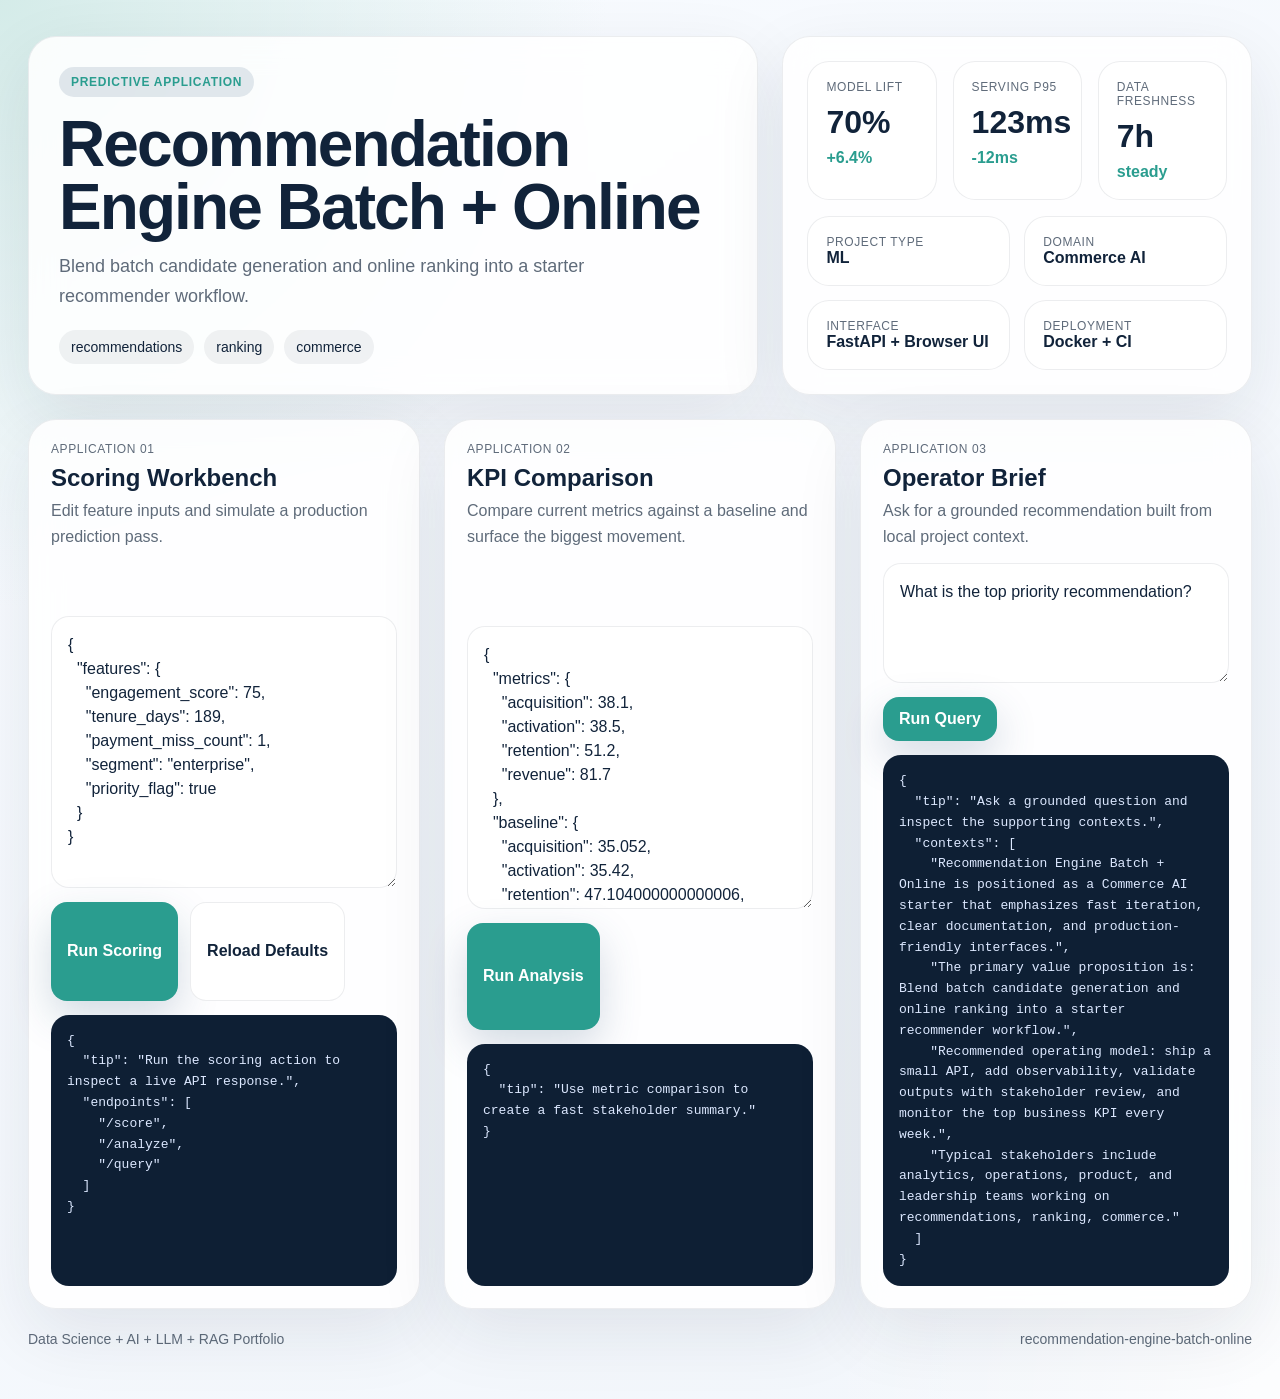
==== src/app/web/index.html @ 8ca0936e "Publish production-ready portfolio project" ====
<!doctype html>
        <html lang="en">
        <head>
          <meta charset="utf-8">
          <meta name="viewport" content="width=device-width, initial-scale=1">
          <title>Recommendation Engine Batch + Online</title>
          <link rel="stylesheet" href="./styles.css">
          <style>:root { --accent: #2a9d8f; }</style>
        </head>
        <body>
          <div class="page">
            <section class="hero">
              <div class="panel hero-copy">
                <span class="eyebrow">Predictive Application</span>
                <h1 id="project-title">Recommendation Engine Batch + Online</h1>
                <p id="project-summary" class="lead">Blend batch candidate generation and online ranking into a starter recommender workflow.</p>
                <ul id="project-tags" class="tag-list">
                  <li>recommendations</li><li>ranking</li><li>commerce</li>
                </ul>
              </div>
              <div class="panel hero-side">
                <div class="metric-grid">
                  <article class='card'><span>Model Lift</span><strong>70%</strong><em>+6.4%</em></article>
<article class='card'><span>Serving P95</span><strong>123ms</strong><em>-12ms</em></article>
<article class='card'><span>Data Freshness</span><strong>7h</strong><em>steady</em></article>
                </div>
                <div class="mini-grid">
                  <article class='mini-card'><span>Project Type</span><strong>ML</strong></article><article class='mini-card'><span>Domain</span><strong>Commerce AI</strong></article><article class='mini-card'><span>Interface</span><strong>FastAPI + Browser UI</strong></article><article class='mini-card'><span>Deployment</span><strong>Docker + CI</strong></article>
                </div>
              </div>
            </section>
            <section class="app-grid">
              <article class="panel module">
                <div class="module-header">
                  <span>Application 01</span>
                  <h2>Scoring Workbench</h2>
                  <p>Edit feature inputs and simulate a production prediction pass.</p>
                </div>
                <textarea id="score-input"></textarea>
                <div class="button-row">
                  <button id="run-score">Run Scoring</button>
                  <button id="load-defaults" class="secondary" type="button">Reload Defaults</button>
                </div>
                <pre id="score-output"></pre>
              </article>
              <article class="panel module">
                <div class="module-header">
                  <span>Application 02</span>
                  <h2>KPI Comparison</h2>
                  <p>Compare current metrics against a baseline and surface the biggest movement.</p>
                </div>
                <textarea id="analyze-input"></textarea>
                <div class="button-row">
                  <button id="run-analyze">Run Analysis</button>
                </div>
                <pre id="analyze-output"></pre>
              </article>
              <article class="panel module">
                <div class="module-header">
                  <span>Application 03</span>
                  <h2>Operator Brief</h2>
                  <p>Ask for a grounded recommendation built from local project context.</p>
                </div>
                <textarea id="query-input" class="query-input"></textarea>
                <div class="button-row">
                  <button id="run-query">Run Query</button>
                </div>
                <pre id="query-output"></pre>
              </article>
            </section>
            <footer class="footer">
              <span>Data Science + AI + LLM + RAG Portfolio</span>
              <span>recommendation-engine-batch-online</span>
            </footer>
          </div>
          <script id="bootstrap-data" type="application/json">{"project": {"slug": "recommendation-engine-batch-online", "title": "Recommendation Engine Batch + Online", "project_type": "ml", "domain": "Commerce AI", "summary": "Blend batch candidate generation and online ranking into a starter recommender workflow.", "tags": ["recommendations", "ranking", "commerce"]}, "sample_features": {"engagement_score": 75, "tenure_days": 189, "payment_miss_count": 1, "segment": "enterprise", "priority_flag": true}, "sample_metrics": {"acquisition": 38.1, "activation": 38.5, "retention": 51.2, "revenue": 81.7}, "sample_query": "What is the top priority recommendation?", "knowledge_base": ["Recommendation Engine Batch + Online is positioned as a Commerce AI starter that emphasizes fast iteration, clear documentation, and production-friendly interfaces.", "The primary value proposition is: Blend batch candidate generation and online ranking into a starter recommender workflow.", "Recommended operating model: ship a small API, add observability, validate outputs with stakeholder review, and monitor the top business KPI every week.", "Typical stakeholders include analytics, operations, product, and leadership teams working on recommendations, ranking, commerce."], "dashboard_metrics": [{"label": "Model Lift", "value": "70%", "delta": "+6.4%"}, {"label": "Serving P95", "value": "123ms", "delta": "-12ms"}, {"label": "Data Freshness", "value": "7h", "delta": "steady"}]}</script>
          <script src="./app.js"></script>
        </body>
        </html>
---- src/app/web/styles.css ----
:root {
  --accent: #3d5a80;
  --accent-soft: rgba(61, 90, 128, 0.14);
  --bg: #f2f6fb;
  --card: rgba(255, 255, 255, 0.86);
  --line: rgba(16, 32, 51, 0.08);
  --ink: #11233a;
  --muted: #5f6b7a;
  --success: #2a9d8f;
}
* { box-sizing: border-box; }
html, body { margin: 0; min-height: 100%; }
body {
  font-family: "Avenir Next", "Segoe UI", sans-serif;
  color: var(--ink);
  background:
    radial-gradient(circle at top left, color-mix(in srgb, var(--accent) 20%, white), transparent 32%),
    radial-gradient(circle at bottom right, rgba(255,255,255,0.82), transparent 24%),
    linear-gradient(145deg, #f8fbff, var(--bg));
}
.page {
  max-width: 1320px;
  margin: 0 auto;
  padding: 36px 28px 52px;
}
.hero {
  display: grid;
  grid-template-columns: 1.4fr 0.9fr;
  gap: 24px;
  margin-bottom: 24px;
}
.panel {
  background: var(--card);
  border: 1px solid var(--line);
  border-radius: 28px;
  box-shadow: 0 24px 70px rgba(17, 35, 58, 0.09);
  backdrop-filter: blur(16px);
}
.hero-copy {
  padding: 30px;
}
.eyebrow {
  display: inline-flex;
  align-items: center;
  gap: 8px;
  padding: 8px 12px;
  background: var(--accent-soft);
  color: var(--accent);
  border-radius: 999px;
  text-transform: uppercase;
  letter-spacing: 0.06em;
  font-size: 12px;
  font-weight: 700;
}
h1 {
  margin: 16px 0 14px;
  font-size: clamp(2.2rem, 5vw, 4rem);
  line-height: 0.98;
  letter-spacing: -0.03em;
}
.lead {
  font-size: 18px;
  line-height: 1.65;
  color: var(--muted);
  max-width: 60ch;
  margin: 0;
}
.tag-list {
  display: flex;
  flex-wrap: wrap;
  gap: 10px;
  list-style: none;
  margin: 18px 0 0;
  padding: 0;
}
.tag-list li {
  padding: 9px 12px;
  border-radius: 999px;
  background: rgba(17, 35, 58, 0.06);
  color: var(--ink);
  font-size: 14px;
}
.hero-side {
  padding: 24px;
  display: grid;
  gap: 16px;
  align-content: space-between;
}
.metric-grid {
  display: grid;
  grid-template-columns: repeat(3, minmax(0, 1fr));
  gap: 16px;
}
.metric-card,
.mini-card,
.card {
  background: white;
  border: 1px solid var(--line);
  border-radius: 22px;
  padding: 18px;
}
.metric-card span,
.card span,
.mini-card span,
.module-header span {
  display: block;
  color: var(--muted);
  text-transform: uppercase;
  letter-spacing: 0.05em;
  font-size: 12px;
}
.metric-card strong,
.card strong {
  display: block;
  font-size: 32px;
  margin-top: 10px;
}
.metric-card em,
.card em {
  display: inline-block;
  margin-top: 8px;
  font-style: normal;
  color: var(--accent);
  font-weight: 700;
}
.mini-grid {
  display: grid;
  grid-template-columns: repeat(2, minmax(0, 1fr));
  gap: 14px;
}
.app-grid {
  display: grid;
  grid-template-columns: repeat(3, minmax(0, 1fr));
  gap: 24px;
}
.module {
  padding: 22px;
  display: grid;
  gap: 14px;
}
.module-header h2 {
  margin: 8px 0 6px;
  font-size: 24px;
}
.module-header p {
  margin: 0;
  color: var(--muted);
  line-height: 1.6;
}
textarea, input, button {
  font: inherit;
}
textarea {
  width: 100%;
  min-height: 220px;
  resize: vertical;
  border: 1px solid var(--line);
  border-radius: 18px;
  padding: 16px;
  background: rgba(255,255,255,0.92);
  color: var(--ink);
  line-height: 1.5;
}
.query-input {
  min-height: 120px;
}
button {
  border: 0;
  border-radius: 16px;
  background: var(--accent);
  color: white;
  padding: 13px 16px;
  font-weight: 700;
  cursor: pointer;
  box-shadow: 0 16px 40px rgba(61, 90, 128, 0.22);
}
button.secondary {
  background: white;
  color: var(--ink);
  border: 1px solid var(--line);
  box-shadow: none;
}
.button-row {
  display: flex;
  gap: 12px;
  flex-wrap: wrap;
}
pre {
  margin: 0;
  white-space: pre-wrap;
  word-break: break-word;
  background: #0e1f34;
  color: #dce8ff;
  border-radius: 18px;
  padding: 16px;
  min-height: 180px;
  font-size: 13px;
  line-height: 1.6;
  overflow: auto;
}
.footer {
  display: flex;
  justify-content: space-between;
  margin-top: 22px;
  color: var(--muted);
  font-size: 14px;
}
@media (max-width: 1080px) {
  .hero, .app-grid { grid-template-columns: 1fr; }
  .metric-grid { grid-template-columns: 1fr; }
}
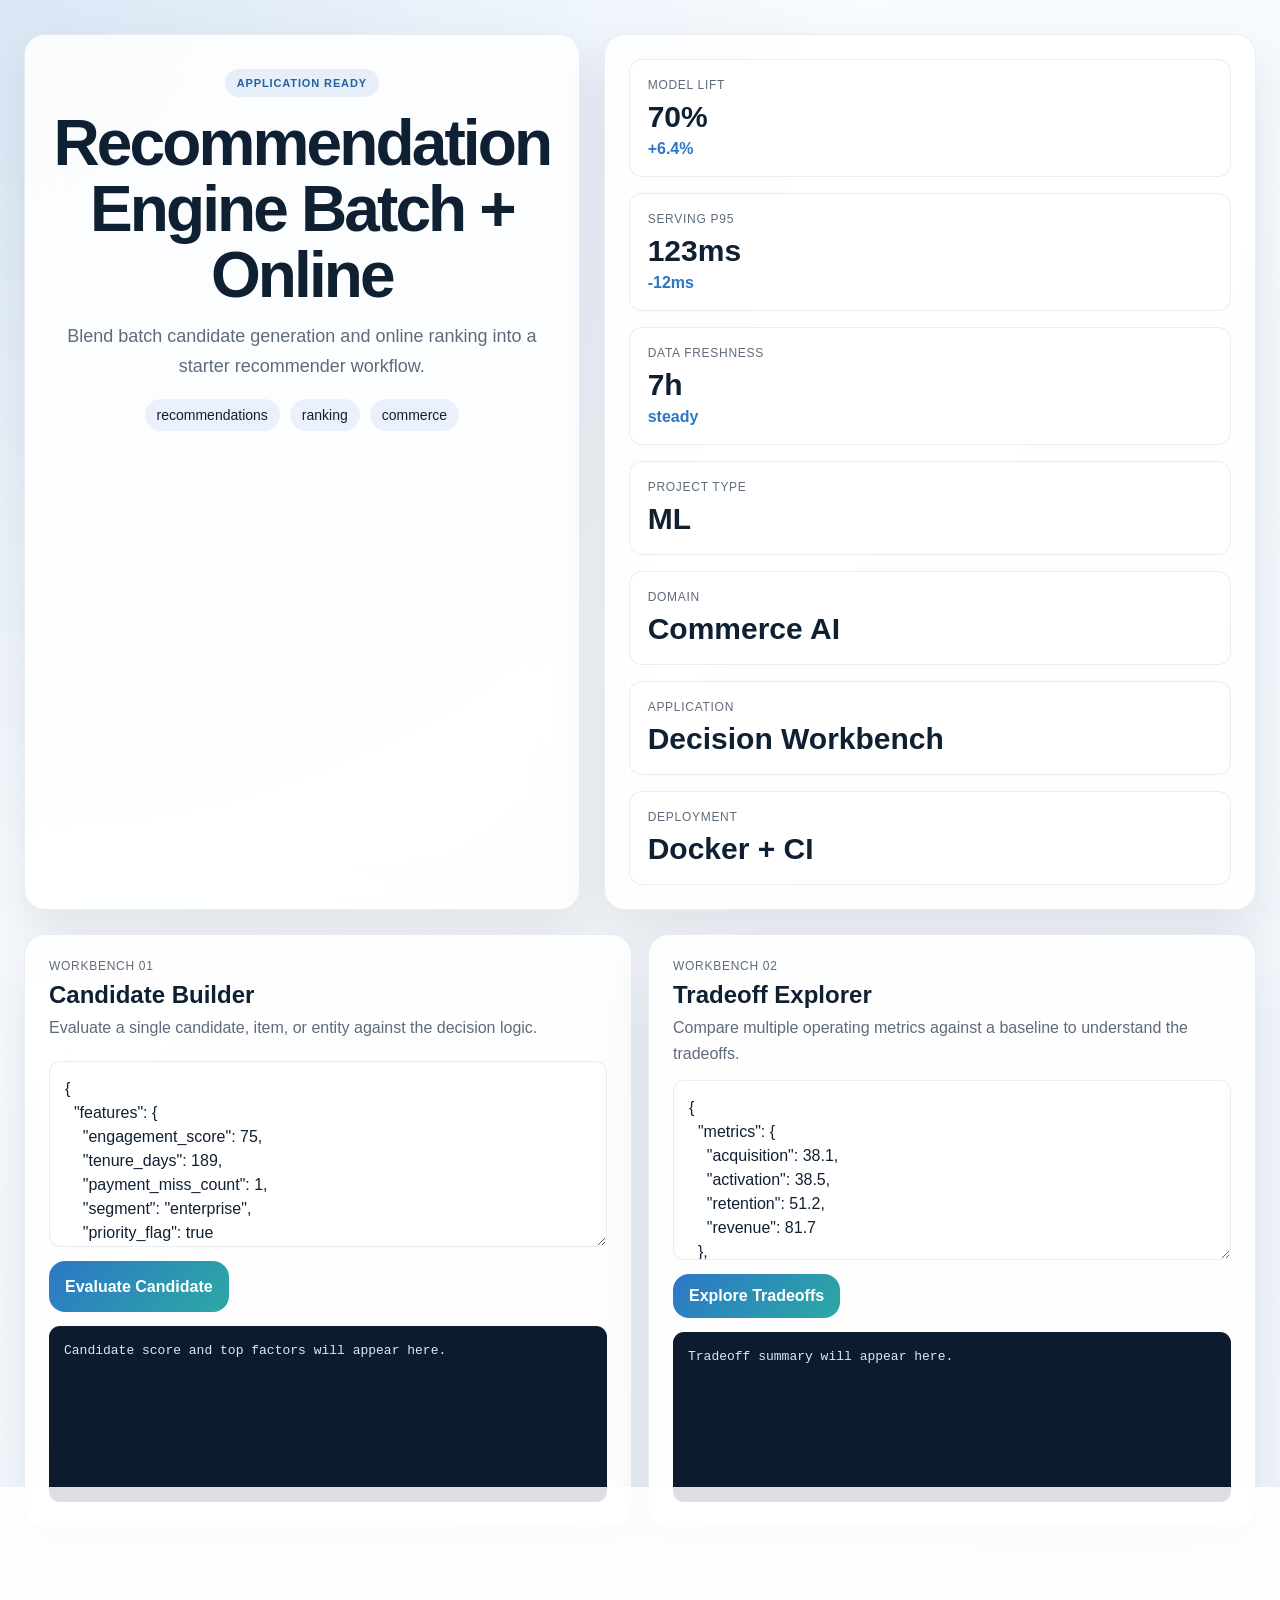
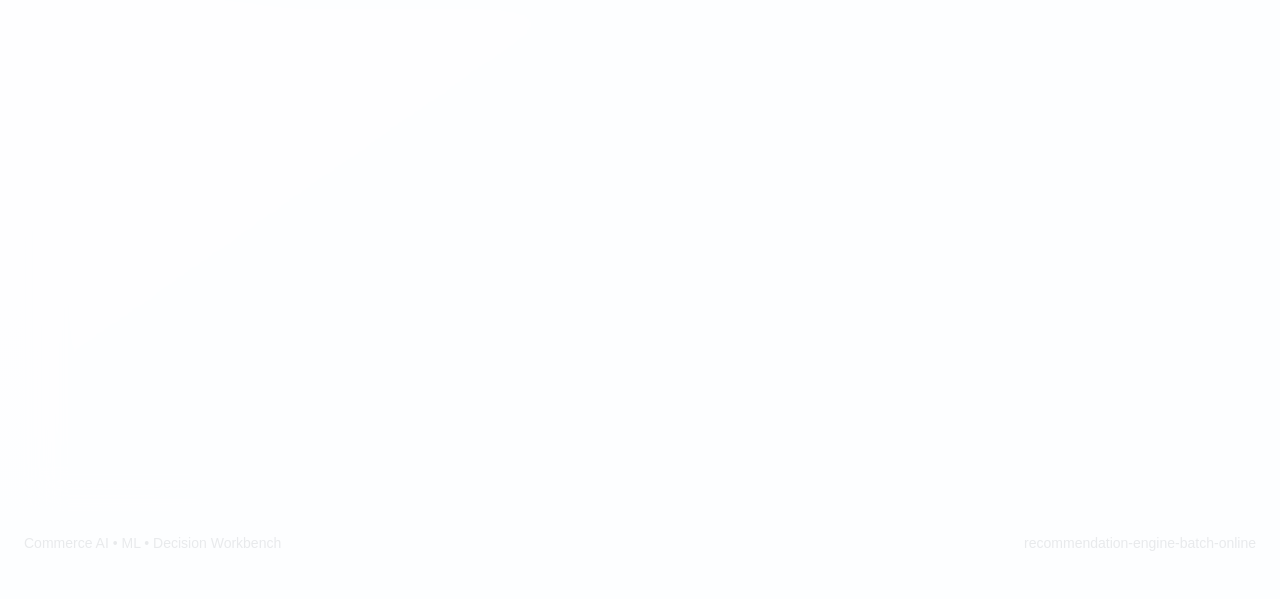
==== commit 32f4d1b0: "Publish production-ready portfolio project" ====
--- a/src/app/web/index.html
+++ b/src/app/web/index.html
@@ -6,13 +6,12 @@
           <meta name="viewport" content="width=device-width, initial-scale=1">
           <title>Recommendation Engine Batch + Online</title>
           <link rel="stylesheet" href="./styles.css">
-          <style>:root { --accent: #2a9d8f; }</style>
         </head>
-        <body>
-          <div class="page">
+        <body class="surface-mist">
+          <div class="page layout-rail eyebrow-soft headline-tall modules-3 hero-align-center">
             <section class="hero">
               <div class="panel hero-copy">
-                <span class="eyebrow">Predictive Application</span>
+                <span class="eyebrow" data-health>Decision Workbench</span>
                 <h1 id="project-title">Recommendation Engine Batch + Online</h1>
                 <p id="project-summary" class="lead">Blend batch candidate generation and online ranking into a starter recommender workflow.</p>
                 <ul id="project-tags" class="tag-list">
@@ -26,55 +25,90 @@
 <article class='card'><span>Data Freshness</span><strong>7h</strong><em>steady</em></article>
                 </div>
                 <div class="mini-grid">
-                  <article class='mini-card'><span>Project Type</span><strong>ML</strong></article><article class='mini-card'><span>Domain</span><strong>Commerce AI</strong></article><article class='mini-card'><span>Interface</span><strong>FastAPI + Browser UI</strong></article><article class='mini-card'><span>Deployment</span><strong>Docker + CI</strong></article>
+                  <article class='mini-card'><span>Project Type</span><strong>ML</strong></article><article class='mini-card'><span>Domain</span><strong>Commerce AI</strong></article><article class='mini-card'><span>Application</span><strong>Decision Workbench</strong></article><article class='mini-card'><span>Deployment</span><strong>Docker + CI</strong></article>
                 </div>
               </div>
             </section>
             <section class="app-grid">
-              <article class="panel module">
-                <div class="module-header">
-                  <span>Application 01</span>
-                  <h2>Scoring Workbench</h2>
-                  <p>Edit feature inputs and simulate a production prediction pass.</p>
-                </div>
-                <textarea id="score-input"></textarea>
-                <div class="button-row">
-                  <button id="run-score">Run Scoring</button>
-                  <button id="load-defaults" class="secondary" type="button">Reload Defaults</button>
-                </div>
-                <pre id="score-output"></pre>
-              </article>
-              <article class="panel module">
-                <div class="module-header">
-                  <span>Application 02</span>
-                  <h2>KPI Comparison</h2>
-                  <p>Compare current metrics against a baseline and surface the biggest movement.</p>
-                </div>
-                <textarea id="analyze-input"></textarea>
-                <div class="button-row">
-                  <button id="run-analyze">Run Analysis</button>
-                </div>
-                <pre id="analyze-output"></pre>
-              </article>
-              <article class="panel module">
-                <div class="module-header">
-                  <span>Application 03</span>
-                  <h2>Operator Brief</h2>
-                  <p>Ask for a grounded recommendation built from local project context.</p>
-                </div>
-                <textarea id="query-input" class="query-input"></textarea>
-                <div class="button-row">
-                  <button id="run-query">Run Query</button>
-                </div>
-                <pre id="query-output"></pre>
-              </article>
+              <article class="panel module js-module span-normal">
+          <div class="module-header">
+            <span>Workbench 01</span>
+            <h2>Candidate Builder</h2>
+            <p>Evaluate a single candidate, item, or entity against the decision logic.</p>
+          </div>
+          <textarea class="js-input">{
+  &quot;features&quot;: {
+    &quot;engagement_score&quot;: 75,
+    &quot;tenure_days&quot;: 189,
+    &quot;payment_miss_count&quot;: 1,
+    &quot;segment&quot;: &quot;enterprise&quot;,
+    &quot;priority_flag&quot;: true
+  }
+}</textarea>
+          <div class="button-row">
+            <button class="js-run" data-endpoint="/score" data-input-mode="json">Evaluate Candidate</button>
+          </div>
+          <pre class="js-output">Candidate score and top factors will appear here.</pre>
+        </article>
+<article class="panel module js-module span-normal">
+          <div class="module-header">
+            <span>Workbench 02</span>
+            <h2>Tradeoff Explorer</h2>
+            <p>Compare multiple operating metrics against a baseline to understand the tradeoffs.</p>
+          </div>
+          <textarea class="js-input">{
+  &quot;metrics&quot;: {
+    &quot;acquisition&quot;: 38.1,
+    &quot;activation&quot;: 38.5,
+    &quot;retention&quot;: 51.2,
+    &quot;revenue&quot;: 81.7
+  },
+  &quot;baseline&quot;: {
+    &quot;acquisition&quot;: 35.05,
+    &quot;activation&quot;: 35.42,
+    &quot;retention&quot;: 47.1,
+    &quot;revenue&quot;: 75.16
+  }
+}</textarea>
+          <div class="button-row">
+            <button class="js-run" data-endpoint="/analyze" data-input-mode="json">Explore Tradeoffs</button>
+          </div>
+          <pre class="js-output">Tradeoff summary will appear here.</pre>
+        </article>
+<article class="panel module js-module span-wide">
+          <div class="module-header">
+            <span>Workbench 03</span>
+            <h2>Next-Step Planner</h2>
+            <p>Turn the current signals into an implementation-ready next-step recommendation.</p>
+          </div>
+          <textarea class="js-input">{
+  &quot;prompt&quot;: &quot;Recommend the next best action for Recommendation Engine Batch + Online.&quot;,
+  &quot;features&quot;: {
+    &quot;engagement_score&quot;: 75,
+    &quot;tenure_days&quot;: 189,
+    &quot;payment_miss_count&quot;: 1,
+    &quot;segment&quot;: &quot;enterprise&quot;,
+    &quot;priority_flag&quot;: true
+  },
+  &quot;metrics&quot;: {
+    &quot;acquisition&quot;: 38.1,
+    &quot;activation&quot;: 38.5,
+    &quot;retention&quot;: 51.2,
+    &quot;revenue&quot;: 81.7
+  }
+}</textarea>
+          <div class="button-row">
+            <button class="js-run" data-endpoint="/recommend" data-input-mode="json">Plan Next Step</button>
+          </div>
+          <pre class="js-output">Recommended actions and rationale will appear here.</pre>
+        </article>
             </section>
             <footer class="footer">
-              <span>Data Science + AI + LLM + RAG Portfolio</span>
+              <span>Commerce AI • ML • Decision Workbench</span>
               <span>recommendation-engine-batch-online</span>
             </footer>
           </div>
-          <script id="bootstrap-data" type="application/json">{"project": {"slug": "recommendation-engine-batch-online", "title": "Recommendation Engine Batch + Online", "project_type": "ml", "domain": "Commerce AI", "summary": "Blend batch candidate generation and online ranking into a starter recommender workflow.", "tags": ["recommendations", "ranking", "commerce"]}, "sample_features": {"engagement_score": 75, "tenure_days": 189, "payment_miss_count": 1, "segment": "enterprise", "priority_flag": true}, "sample_metrics": {"acquisition": 38.1, "activation": 38.5, "retention": 51.2, "revenue": 81.7}, "sample_query": "What is the top priority recommendation?", "knowledge_base": ["Recommendation Engine Batch + Online is positioned as a Commerce AI starter that emphasizes fast iteration, clear documentation, and production-friendly interfaces.", "The primary value proposition is: Blend batch candidate generation and online ranking into a starter recommender workflow.", "Recommended operating model: ship a small API, add observability, validate outputs with stakeholder review, and monitor the top business KPI every week.", "Typical stakeholders include analytics, operations, product, and leadership teams working on recommendations, ranking, commerce."], "dashboard_metrics": [{"label": "Model Lift", "value": "70%", "delta": "+6.4%"}, {"label": "Serving P95", "value": "123ms", "delta": "-12ms"}, {"label": "Data Freshness", "value": "7h", "delta": "steady"}]}</script>
+          <script id="bootstrap-data" type="application/json">{"project": {"slug": "recommendation-engine-batch-online", "title": "Recommendation Engine Batch + Online", "project_type": "ml", "domain": "Commerce AI", "summary": "Blend batch candidate generation and online ranking into a starter recommender workflow.", "tags": ["recommendations", "ranking", "commerce"]}, "app_archetype": "workbench", "ui_profile": {"layout": "rail", "surface": "mist", "font_stack": "\"Plus Jakarta Sans\", \"Segoe UI\", sans-serif", "radius": 21, "shadow": 53, "eyebrow_style": "soft", "module_columns": 3, "hero_align": "center", "headline_mode": "tall"}, "app_modules": [{"label": "Workbench 01", "title": "Candidate Builder", "description": "Evaluate a single candidate, item, or entity against the decision logic.", "endpoint": "/score", "input_mode": "json", "cta": "Evaluate Candidate", "prefill": "{\n  \"features\": {\n    \"engagement_score\": 75,\n    \"tenure_days\": 189,\n    \"payment_miss_count\": 1,\n    \"segment\": \"enterprise\",\n    \"priority_flag\": true\n  }\n}", "hint": "Candidate score and top factors will appear here.", "span": "normal"}, {"label": "Workbench 02", "title": "Tradeoff Explorer", "description": "Compare multiple operating metrics against a baseline to understand the tradeoffs.", "endpoint": "/analyze", "input_mode": "json", "cta": "Explore Tradeoffs", "prefill": "{\n  \"metrics\": {\n    \"acquisition\": 38.1,\n    \"activation\": 38.5,\n    \"retention\": 51.2,\n    \"revenue\": 81.7\n  },\n  \"baseline\": {\n    \"acquisition\": 35.05,\n    \"activation\": 35.42,\n    \"retention\": 47.1,\n    \"revenue\": 75.16\n  }\n}", "hint": "Tradeoff summary will appear here.", "span": "normal"}, {"label": "Workbench 03", "title": "Next-Step Planner", "description": "Turn the current signals into an implementation-ready next-step recommendation.", "endpoint": "/recommend", "input_mode": "json", "cta": "Plan Next Step", "prefill": "{\n  \"prompt\": \"Recommend the next best action for Recommendation Engine Batch + Online.\",\n  \"features\": {\n    \"engagement_score\": 75,\n    \"tenure_days\": 189,\n    \"payment_miss_count\": 1,\n    \"segment\": \"enterprise\",\n    \"priority_flag\": true\n  },\n  \"metrics\": {\n    \"acquisition\": 38.1,\n    \"activation\": 38.5,\n    \"retention\": 51.2,\n    \"revenue\": 81.7\n  }\n}", "hint": "Recommended actions and rationale will appear here.", "span": "wide"}], "sample_features": {"engagement_score": 75, "tenure_days": 189, "payment_miss_count": 1, "segment": "enterprise", "priority_flag": true}, "sample_metrics": {"acquisition": 38.1, "activation": 38.5, "retention": 51.2, "revenue": 81.7}, "knowledge_base": ["Recommendation Engine Batch + Online is positioned as a Commerce AI starter that emphasizes fast iteration, clear documentation, and production-friendly interfaces.", "The primary value proposition is: Blend batch candidate generation and online ranking into a starter recommender workflow.", "Recommended operating model: ship a small API, add observability, validate outputs with stakeholder review, and monitor the top business KPI every week.", "Typical stakeholders include analytics, operations, product, and leadership teams working on recommendations, ranking, commerce."], "dashboard_metrics": [{"label": "Model Lift", "value": "70%", "delta": "+6.4%"}, {"label": "Serving P95", "value": "123ms", "delta": "-12ms"}, {"label": "Data Freshness", "value": "7h", "delta": "steady"}]}</script>
           <script src="./app.js"></script>
         </body>
         </html>
--- a/src/app/web/styles.css
+++ b/src/app/web/styles.css
@@ -1,141 +1,185 @@
 
 :root {
-  --accent: #3d5a80;
-  --accent-soft: rgba(61, 90, 128, 0.14);
-  --bg: #f2f6fb;
+  --accent: #2c77c8;
+  --accent-2: #2ca9a3;
+  --accent-soft: color-mix(in srgb, var(--accent) 18%, white);
+  --radius: 21px;
+  --shadow-size: 53px;
+  --font-stack: "Plus Jakarta Sans", "Segoe UI", sans-serif;
+  --bg: #f4f7fb;
   --card: rgba(255, 255, 255, 0.86);
   --line: rgba(16, 32, 51, 0.08);
-  --ink: #11233a;
+  --ink: #102033;
   --muted: #5f6b7a;
-  --success: #2a9d8f;
+  --output-bg: #0d1b2e;
+  --output-ink: #dae8ff;
 }
 * { box-sizing: border-box; }
 html, body { margin: 0; min-height: 100%; }
 body {
-  font-family: "Avenir Next", "Segoe UI", sans-serif;
+  font-family: var(--font-stack);
   color: var(--ink);
-  background:
-    radial-gradient(circle at top left, color-mix(in srgb, var(--accent) 20%, white), transparent 32%),
-    radial-gradient(circle at bottom right, rgba(255,255,255,0.82), transparent 24%),
-    linear-gradient(145deg, #f8fbff, var(--bg));
+  background: linear-gradient(145deg, #f8fbff, var(--bg));
+}
+body.surface-mist {
+  --bg: #eef4fb;
+  background:
+    radial-gradient(circle at top left, color-mix(in srgb, var(--accent) 18%, white), transparent 34%),
+    linear-gradient(145deg, #fbfdff, var(--bg));
+}
+body.surface-aurora {
+  --bg: #edf1ff;
+  background:
+    radial-gradient(circle at 0% 0%, color-mix(in srgb, var(--accent) 22%, white), transparent 38%),
+    radial-gradient(circle at 100% 100%, color-mix(in srgb, var(--accent-2) 20%, white), transparent 28%),
+    linear-gradient(135deg, #f7f8ff, var(--bg));
+}
+body.surface-sand {
+  --bg: #f5efe8;
+  --card: rgba(255, 251, 246, 0.9);
+  background:
+    linear-gradient(135deg, rgba(255,255,255,0.82), rgba(245, 239, 232, 0.98)),
+    radial-gradient(circle at top right, color-mix(in srgb, var(--accent) 16%, white), transparent 32%);
+}
+body.surface-slate {
+  --bg: #ecf0f7;
+  --card: rgba(248, 250, 255, 0.88);
+  background:
+    linear-gradient(160deg, #f7f9fc, var(--bg)),
+    radial-gradient(circle at bottom left, color-mix(in srgb, var(--accent-2) 16%, white), transparent 34%);
+}
+body.surface-paper {
+  --bg: #f8f8f4;
+  --card: rgba(255,255,255,0.93);
+  background:
+    linear-gradient(180deg, #fffefb, var(--bg));
+}
+body.surface-ink {
+  --bg: #0f1726;
+  --card: rgba(15, 23, 38, 0.88);
+  --line: rgba(226, 238, 255, 0.1);
+  --ink: #f5f8ff;
+  --muted: #b4c0cf;
+  --output-bg: rgba(255,255,255,0.06);
+  --output-ink: #f5f8ff;
+  background:
+    radial-gradient(circle at top left, color-mix(in srgb, var(--accent) 28%, transparent), transparent 42%),
+    linear-gradient(145deg, #09111d, var(--bg));
 }
 .page {
-  max-width: 1320px;
+  max-width: 1360px;
   margin: 0 auto;
-  padding: 36px 28px 52px;
-}
-.hero {
-  display: grid;
-  grid-template-columns: 1.4fr 0.9fr;
+  padding: 34px 24px 48px;
+  display: grid;
   gap: 24px;
-  margin-bottom: 24px;
 }
 .panel {
   background: var(--card);
   border: 1px solid var(--line);
-  border-radius: 28px;
-  box-shadow: 0 24px 70px rgba(17, 35, 58, 0.09);
-  backdrop-filter: blur(16px);
-}
-.hero-copy {
-  padding: 30px;
+  border-radius: var(--radius);
+  box-shadow: 0 24px var(--shadow-size) rgba(16, 32, 51, 0.1);
+  backdrop-filter: blur(18px);
+}
+.hero {
+  display: grid;
+  gap: 24px;
+}
+.hero-copy,
+.hero-side,
+.module {
+  padding: 24px;
 }
 .eyebrow {
   display: inline-flex;
   align-items: center;
   gap: 8px;
   padding: 8px 12px;
+  border-radius: 999px;
   background: var(--accent-soft);
   color: var(--accent);
-  border-radius: 999px;
   text-transform: uppercase;
-  letter-spacing: 0.06em;
-  font-size: 12px;
-  font-weight: 700;
+  letter-spacing: 0.08em;
+  font-size: 11px;
+  font-weight: 800;
+}
+.page.eyebrow-outline .eyebrow {
+  background: transparent;
+  border: 1px solid color-mix(in srgb, var(--accent) 40%, white);
+}
+.page.eyebrow-soft .eyebrow {
+  background: color-mix(in srgb, var(--accent) 12%, white);
+  color: color-mix(in srgb, var(--accent) 82%, black);
 }
 h1 {
-  margin: 16px 0 14px;
-  font-size: clamp(2.2rem, 5vw, 4rem);
-  line-height: 0.98;
-  letter-spacing: -0.03em;
-}
+  margin: 14px 0 12px;
+  font-size: clamp(2.2rem, 5vw, 4.4rem);
+  line-height: 0.96;
+  letter-spacing: -0.045em;
+}
+.page.headline-compact h1 { max-width: 10ch; }
+.page.headline-tall h1 { line-height: 1.03; font-size: clamp(2.4rem, 5vw, 4.8rem); }
 .lead {
+  margin: 0;
   font-size: 18px;
-  line-height: 1.65;
+  line-height: 1.68;
   color: var(--muted);
-  max-width: 60ch;
-  margin: 0;
+  max-width: 62ch;
 }
 .tag-list {
+  list-style: none;
   display: flex;
   flex-wrap: wrap;
   gap: 10px;
-  list-style: none;
   margin: 18px 0 0;
   padding: 0;
 }
 .tag-list li {
-  padding: 9px 12px;
+  padding: 8px 12px;
   border-radius: 999px;
-  background: rgba(17, 35, 58, 0.06);
+  background: color-mix(in srgb, var(--accent) 10%, white);
   color: var(--ink);
   font-size: 14px;
 }
 .hero-side {
-  padding: 24px;
   display: grid;
   gap: 16px;
-  align-content: space-between;
-}
-.metric-grid {
-  display: grid;
-  grid-template-columns: repeat(3, minmax(0, 1fr));
+}
+.metric-grid,
+.mini-grid,
+.app-grid {
+  display: grid;
   gap: 16px;
 }
-.metric-card,
-.mini-card,
-.card {
-  background: white;
+.card,
+.mini-card {
+  background: color-mix(in srgb, var(--card) 92%, white);
   border: 1px solid var(--line);
-  border-radius: 22px;
+  border-radius: calc(var(--radius) - 8px);
   padding: 18px;
 }
-.metric-card span,
 .card span,
 .mini-card span,
 .module-header span {
   display: block;
   color: var(--muted);
   text-transform: uppercase;
-  letter-spacing: 0.05em;
+  letter-spacing: 0.06em;
   font-size: 12px;
 }
-.metric-card strong,
-.card strong {
+.card strong,
+.mini-card strong {
   display: block;
-  font-size: 32px;
-  margin-top: 10px;
-}
-.metric-card em,
+  margin-top: 8px;
+  font-size: 30px;
+}
 .card em {
   display: inline-block;
-  margin-top: 8px;
+  margin-top: 6px;
   font-style: normal;
   color: var(--accent);
   font-weight: 700;
 }
-.mini-grid {
-  display: grid;
-  grid-template-columns: repeat(2, minmax(0, 1fr));
-  gap: 14px;
-}
-.app-grid {
-  display: grid;
-  grid-template-columns: repeat(3, minmax(0, 1fr));
-  gap: 24px;
-}
 .module {
-  padding: 22px;
   display: grid;
   gap: 14px;
 }
@@ -148,65 +192,157 @@
   color: var(--muted);
   line-height: 1.6;
 }
-textarea, input, button {
+textarea,
+button {
   font: inherit;
 }
 textarea {
   width: 100%;
-  min-height: 220px;
+  min-height: 180px;
   resize: vertical;
   border: 1px solid var(--line);
-  border-radius: 18px;
-  padding: 16px;
-  background: rgba(255,255,255,0.92);
+  border-radius: calc(var(--radius) - 10px);
+  padding: 15px;
+  background: rgba(255,255,255,0.82);
   color: var(--ink);
   line-height: 1.5;
 }
-.query-input {
-  min-height: 120px;
+body.surface-ink textarea {
+  background: rgba(255,255,255,0.05);
+}
+.module-input-text {
+  min-height: 110px;
+}
+.button-row {
+  display: flex;
+  flex-wrap: wrap;
+  gap: 10px;
 }
 button {
   border: 0;
   border-radius: 16px;
-  background: var(--accent);
+  background: linear-gradient(135deg, var(--accent), var(--accent-2));
   color: white;
   padding: 13px 16px;
   font-weight: 700;
   cursor: pointer;
-  box-shadow: 0 16px 40px rgba(61, 90, 128, 0.22);
-}
-button.secondary {
-  background: white;
-  color: var(--ink);
-  border: 1px solid var(--line);
-  box-shadow: none;
-}
-.button-row {
-  display: flex;
-  gap: 12px;
-  flex-wrap: wrap;
 }
 pre {
   margin: 0;
   white-space: pre-wrap;
   word-break: break-word;
-  background: #0e1f34;
-  color: #dce8ff;
-  border-radius: 18px;
-  padding: 16px;
-  min-height: 180px;
+  background: var(--output-bg);
+  color: var(--output-ink);
+  border-radius: calc(var(--radius) - 10px);
+  padding: 15px;
+  min-height: 170px;
+  line-height: 1.58;
   font-size: 13px;
-  line-height: 1.6;
   overflow: auto;
 }
 .footer {
   display: flex;
   justify-content: space-between;
-  margin-top: 22px;
   color: var(--muted);
   font-size: 14px;
 }
-@media (max-width: 1080px) {
-  .hero, .app-grid { grid-template-columns: 1fr; }
-  .metric-grid { grid-template-columns: 1fr; }
-}
+.page.layout-horizon .hero {
+  grid-template-columns: 1.45fr 1fr;
+  align-items: stretch;
+}
+.page.layout-horizon.modules-2 .app-grid,
+.page.layout-horizon.modules-3 .app-grid {
+  grid-template-columns: repeat(3, minmax(0, 1fr));
+}
+.page.layout-rail .hero {
+  grid-template-columns: 0.92fr 1.08fr;
+}
+.page.layout-rail .hero-copy {
+  padding-top: 34px;
+}
+.page.layout-rail .app-grid {
+  grid-template-columns: repeat(2, minmax(0, 1fr));
+}
+.page.layout-folio .hero {
+  grid-template-columns: 1fr;
+}
+.page.layout-folio .hero-copy {
+  text-align: center;
+}
+.page.layout-folio .lead {
+  margin-inline: auto;
+}
+.page.layout-folio .tag-list {
+  justify-content: center;
+}
+.page.layout-folio .metric-grid {
+  grid-template-columns: repeat(3, minmax(0, 1fr));
+}
+.page.layout-folio .mini-grid {
+  grid-template-columns: repeat(4, minmax(0, 1fr));
+}
+.page.layout-folio .app-grid {
+  grid-template-columns: repeat(2, minmax(0, 1fr));
+}
+.page.layout-board .hero {
+  grid-template-columns: 1fr;
+}
+.page.layout-board .hero-side {
+  grid-template-columns: 1.2fr 0.8fr;
+  align-items: start;
+}
+.page.layout-board .metric-grid {
+  grid-template-columns: repeat(3, minmax(0, 1fr));
+}
+.page.layout-board .app-grid {
+  grid-template-columns: repeat(4, minmax(0, 1fr));
+}
+.page.layout-stack .hero {
+  grid-template-columns: 1fr;
+}
+.page.layout-stack .hero-side {
+  grid-template-columns: repeat(2, minmax(0, 1fr));
+}
+.page.layout-stack .app-grid {
+  grid-template-columns: repeat(3, minmax(0, 1fr));
+}
+.page.layout-console .hero {
+  grid-template-columns: 1.1fr 0.9fr;
+}
+.page.layout-console .panel,
+.page.layout-console .card,
+.page.layout-console .mini-card {
+  border-radius: 18px;
+}
+.page.modules-2 .app-grid {
+  grid-template-columns: repeat(2, minmax(0, 1fr));
+}
+.module.span-wide {
+  grid-column: span 2;
+}
+.hero-align-center .hero-copy {
+  text-align: center;
+}
+.hero-align-center .lead,
+.hero-align-center .tag-list {
+  margin-inline: auto;
+  justify-content: center;
+}
+@media (max-width: 1120px) {
+  .page.layout-horizon .hero,
+  .page.layout-rail .hero,
+  .page.layout-console .hero,
+  .page.layout-board .hero-side,
+  .page.layout-folio .mini-grid,
+  .page.layout-stack .hero-side,
+  .page.modules-2 .app-grid,
+  .page.layout-board .app-grid,
+  .page.layout-stack .app-grid,
+  .page.layout-horizon.modules-3 .app-grid,
+  .page.layout-folio .app-grid {
+    grid-template-columns: 1fr;
+  }
+  .module.span-wide {
+    grid-column: auto;
+  }
+}
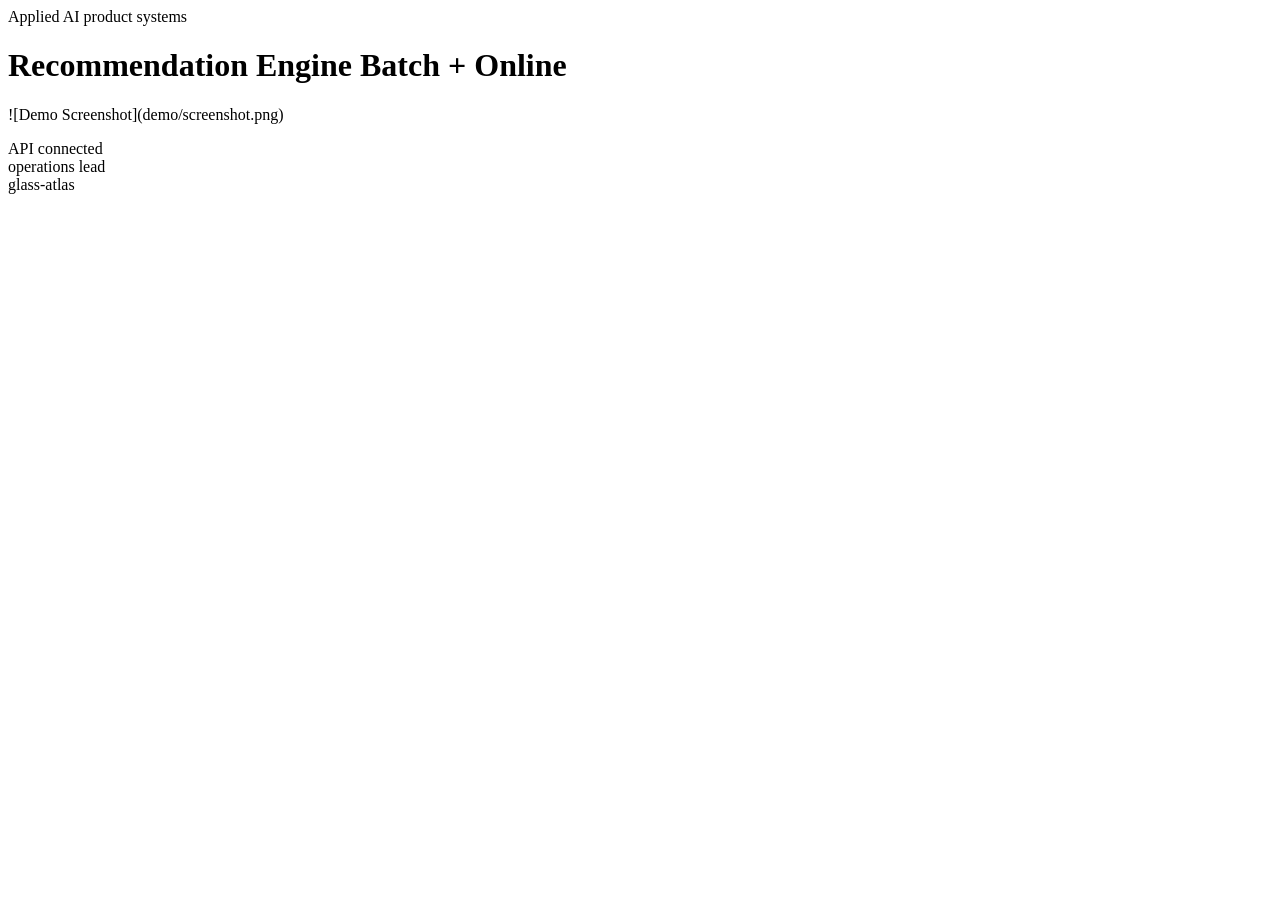
==== commit 3b73662c: "Upgrade to production-grade app scaffold and 3D landing page" ====
--- a/src/app/web/index.html
+++ b/src/app/web/index.html
@@ -1,114 +1,29 @@
-
-        <!doctype html>
-        <html lang="en">
-        <head>
-          <meta charset="utf-8">
-          <meta name="viewport" content="width=device-width, initial-scale=1">
-          <title>Recommendation Engine Batch + Online</title>
-          <link rel="stylesheet" href="./styles.css">
-        </head>
-        <body class="surface-mist">
-          <div class="page layout-rail eyebrow-soft headline-tall modules-3 hero-align-center">
-            <section class="hero">
-              <div class="panel hero-copy">
-                <span class="eyebrow" data-health>Decision Workbench</span>
-                <h1 id="project-title">Recommendation Engine Batch + Online</h1>
-                <p id="project-summary" class="lead">Blend batch candidate generation and online ranking into a starter recommender workflow.</p>
-                <ul id="project-tags" class="tag-list">
-                  <li>recommendations</li><li>ranking</li><li>commerce</li>
-                </ul>
-              </div>
-              <div class="panel hero-side">
-                <div class="metric-grid">
-                  <article class='card'><span>Model Lift</span><strong>70%</strong><em>+6.4%</em></article>
-<article class='card'><span>Serving P95</span><strong>123ms</strong><em>-12ms</em></article>
-<article class='card'><span>Data Freshness</span><strong>7h</strong><em>steady</em></article>
-                </div>
-                <div class="mini-grid">
-                  <article class='mini-card'><span>Project Type</span><strong>ML</strong></article><article class='mini-card'><span>Domain</span><strong>Commerce AI</strong></article><article class='mini-card'><span>Application</span><strong>Decision Workbench</strong></article><article class='mini-card'><span>Deployment</span><strong>Docker + CI</strong></article>
-                </div>
-              </div>
-            </section>
-            <section class="app-grid">
-              <article class="panel module js-module span-normal">
-          <div class="module-header">
-            <span>Workbench 01</span>
-            <h2>Candidate Builder</h2>
-            <p>Evaluate a single candidate, item, or entity against the decision logic.</p>
-          </div>
-          <textarea class="js-input">{
-  &quot;features&quot;: {
-    &quot;engagement_score&quot;: 75,
-    &quot;tenure_days&quot;: 189,
-    &quot;payment_miss_count&quot;: 1,
-    &quot;segment&quot;: &quot;enterprise&quot;,
-    &quot;priority_flag&quot;: true
-  }
-}</textarea>
-          <div class="button-row">
-            <button class="js-run" data-endpoint="/score" data-input-mode="json">Evaluate Candidate</button>
-          </div>
-          <pre class="js-output">Candidate score and top factors will appear here.</pre>
-        </article>
-<article class="panel module js-module span-normal">
-          <div class="module-header">
-            <span>Workbench 02</span>
-            <h2>Tradeoff Explorer</h2>
-            <p>Compare multiple operating metrics against a baseline to understand the tradeoffs.</p>
-          </div>
-          <textarea class="js-input">{
-  &quot;metrics&quot;: {
-    &quot;acquisition&quot;: 38.1,
-    &quot;activation&quot;: 38.5,
-    &quot;retention&quot;: 51.2,
-    &quot;revenue&quot;: 81.7
-  },
-  &quot;baseline&quot;: {
-    &quot;acquisition&quot;: 35.05,
-    &quot;activation&quot;: 35.42,
-    &quot;retention&quot;: 47.1,
-    &quot;revenue&quot;: 75.16
-  }
-}</textarea>
-          <div class="button-row">
-            <button class="js-run" data-endpoint="/analyze" data-input-mode="json">Explore Tradeoffs</button>
-          </div>
-          <pre class="js-output">Tradeoff summary will appear here.</pre>
-        </article>
-<article class="panel module js-module span-wide">
-          <div class="module-header">
-            <span>Workbench 03</span>
-            <h2>Next-Step Planner</h2>
-            <p>Turn the current signals into an implementation-ready next-step recommendation.</p>
-          </div>
-          <textarea class="js-input">{
-  &quot;prompt&quot;: &quot;Recommend the next best action for Recommendation Engine Batch + Online.&quot;,
-  &quot;features&quot;: {
-    &quot;engagement_score&quot;: 75,
-    &quot;tenure_days&quot;: 189,
-    &quot;payment_miss_count&quot;: 1,
-    &quot;segment&quot;: &quot;enterprise&quot;,
-    &quot;priority_flag&quot;: true
-  },
-  &quot;metrics&quot;: {
-    &quot;acquisition&quot;: 38.1,
-    &quot;activation&quot;: 38.5,
-    &quot;retention&quot;: 51.2,
-    &quot;revenue&quot;: 81.7
-  }
-}</textarea>
-          <div class="button-row">
-            <button class="js-run" data-endpoint="/recommend" data-input-mode="json">Plan Next Step</button>
-          </div>
-          <pre class="js-output">Recommended actions and rationale will appear here.</pre>
-        </article>
-            </section>
-            <footer class="footer">
-              <span>Commerce AI • ML • Decision Workbench</span>
-              <span>recommendation-engine-batch-online</span>
-            </footer>
-          </div>
-          <script id="bootstrap-data" type="application/json">{"project": {"slug": "recommendation-engine-batch-online", "title": "Recommendation Engine Batch + Online", "project_type": "ml", "domain": "Commerce AI", "summary": "Blend batch candidate generation and online ranking into a starter recommender workflow.", "tags": ["recommendations", "ranking", "commerce"]}, "app_archetype": "workbench", "ui_profile": {"layout": "rail", "surface": "mist", "font_stack": "\"Plus Jakarta Sans\", \"Segoe UI\", sans-serif", "radius": 21, "shadow": 53, "eyebrow_style": "soft", "module_columns": 3, "hero_align": "center", "headline_mode": "tall"}, "app_modules": [{"label": "Workbench 01", "title": "Candidate Builder", "description": "Evaluate a single candidate, item, or entity against the decision logic.", "endpoint": "/score", "input_mode": "json", "cta": "Evaluate Candidate", "prefill": "{\n  \"features\": {\n    \"engagement_score\": 75,\n    \"tenure_days\": 189,\n    \"payment_miss_count\": 1,\n    \"segment\": \"enterprise\",\n    \"priority_flag\": true\n  }\n}", "hint": "Candidate score and top factors will appear here.", "span": "normal"}, {"label": "Workbench 02", "title": "Tradeoff Explorer", "description": "Compare multiple operating metrics against a baseline to understand the tradeoffs.", "endpoint": "/analyze", "input_mode": "json", "cta": "Explore Tradeoffs", "prefill": "{\n  \"metrics\": {\n    \"acquisition\": 38.1,\n    \"activation\": 38.5,\n    \"retention\": 51.2,\n    \"revenue\": 81.7\n  },\n  \"baseline\": {\n    \"acquisition\": 35.05,\n    \"activation\": 35.42,\n    \"retention\": 47.1,\n    \"revenue\": 75.16\n  }\n}", "hint": "Tradeoff summary will appear here.", "span": "normal"}, {"label": "Workbench 03", "title": "Next-Step Planner", "description": "Turn the current signals into an implementation-ready next-step recommendation.", "endpoint": "/recommend", "input_mode": "json", "cta": "Plan Next Step", "prefill": "{\n  \"prompt\": \"Recommend the next best action for Recommendation Engine Batch + Online.\",\n  \"features\": {\n    \"engagement_score\": 75,\n    \"tenure_days\": 189,\n    \"payment_miss_count\": 1,\n    \"segment\": \"enterprise\",\n    \"priority_flag\": true\n  },\n  \"metrics\": {\n    \"acquisition\": 38.1,\n    \"activation\": 38.5,\n    \"retention\": 51.2,\n    \"revenue\": 81.7\n  }\n}", "hint": "Recommended actions and rationale will appear here.", "span": "wide"}], "sample_features": {"engagement_score": 75, "tenure_days": 189, "payment_miss_count": 1, "segment": "enterprise", "priority_flag": true}, "sample_metrics": {"acquisition": 38.1, "activation": 38.5, "retention": 51.2, "revenue": 81.7}, "knowledge_base": ["Recommendation Engine Batch + Online is positioned as a Commerce AI starter that emphasizes fast iteration, clear documentation, and production-friendly interfaces.", "The primary value proposition is: Blend batch candidate generation and online ranking into a starter recommender workflow.", "Recommended operating model: ship a small API, add observability, validate outputs with stakeholder review, and monitor the top business KPI every week.", "Typical stakeholders include analytics, operations, product, and leadership teams working on recommendations, ranking, commerce."], "dashboard_metrics": [{"label": "Model Lift", "value": "70%", "delta": "+6.4%"}, {"label": "Serving P95", "value": "123ms", "delta": "-12ms"}, {"label": "Data Freshness", "value": "7h", "delta": "steady"}]}</script>
-          <script src="./app.js"></script>
-        </body>
-        </html>
+<!DOCTYPE html>
+<html lang="en">
+<head>
+  <meta charset="UTF-8" />
+  <meta name="viewport" content="width=device-width, initial-scale=1.0" />
+  <title>Recommendation Engine Batch + Online App</title>
+  <link rel="stylesheet" href="/assets/styles.css" />
+</head>
+<body>
+  <div id="scene" class="app-scene">
+    <header class="shell hero">
+      <div>
+        <span class="eyebrow">Applied AI product systems</span>
+        <h1>Recommendation Engine Batch + Online</h1>
+        <p>![Demo Screenshot](demo/screenshot.png)</p>
+      </div>
+      <aside class="status-card">
+        <div class="pill">API connected</div>
+        <div class="pill">operations lead</div>
+        <div class="pill">glass-atlas</div>
+      </aside>
+    </header>
+    <section id="metrics" class="grid metrics"></section>
+    <section id="signals" class="grid signals"></section>
+  </div>
+  <script>window.PROJECT_MANIFEST = {"slug": "recommendation-engine-batch-online", "title": "Recommendation Engine Batch + Online", "summary": "![Demo Screenshot](demo/screenshot.png)", "domain": "Applied AI product systems", "audience": "operations lead", "promise": "Turn promising technical capability into a production-shaped workflow for real teams.", "hero": ["Production-grade app scaffold with API, CI, tests, Docker, and GitHub Pages landing.", "3D landing surface designed for GitHub Pages and recruiter-friendly storytelling.", "App backend structured for local or container deployment without changing the product narrative."], "kpis": [{"label": "Workflow clarity", "value": "83%", "note": "Operator actions mapped to product stages"}, {"label": "Deployment posture", "value": "API + Docker", "note": "Local and containerized startup paths"}, {"label": "Presentation layer", "value": "3D Pages ready", "note": "Static GitHub landing page included"}], "stages": ["ingest", "validate", "analyze", "decide", "monitor"], "cards": [{"title": "Operator cockpit", "body": "One-screen surface for the operations lead to understand what matters first."}, {"title": "API contract", "body": "Structured endpoints for health, manifest, readiness, and showcase data."}, {"title": "Deployment path", "body": "Repository includes Docker, Compose, CI workflow, and a Pages-ready landing surface."}], "scene": "glass-atlas", "theme": {"bg": "#10070a", "surface": "#1b1116", "ink": "#fff2ec", "muted": "#c7a49b", "accent": "#ff8b61", "accent2": "#ffd166"}, "pages_url": "https://r-behera.github.io/recommendation-engine-batch-online/", "api_examples": {"health": {"status": "ok", "project": "recommendation-engine-batch-online"}, "readiness": {"api": "ready", "landing_page": "docs/index.html", "container": "Dockerfile present"}, "signals": [{"name": "Decision coverage", "status": "strong", "detail": "App and landing narrative aligned"}, {"name": "Operator context", "status": "strong", "detail": "Primary user anchored as operations lead"}, {"name": "Delivery path", "status": "ready", "detail": "Pages + containerized app scaffold generated"}]}};</script>
+  <script src="/assets/app.js"></script>
+</body>
+</html>
